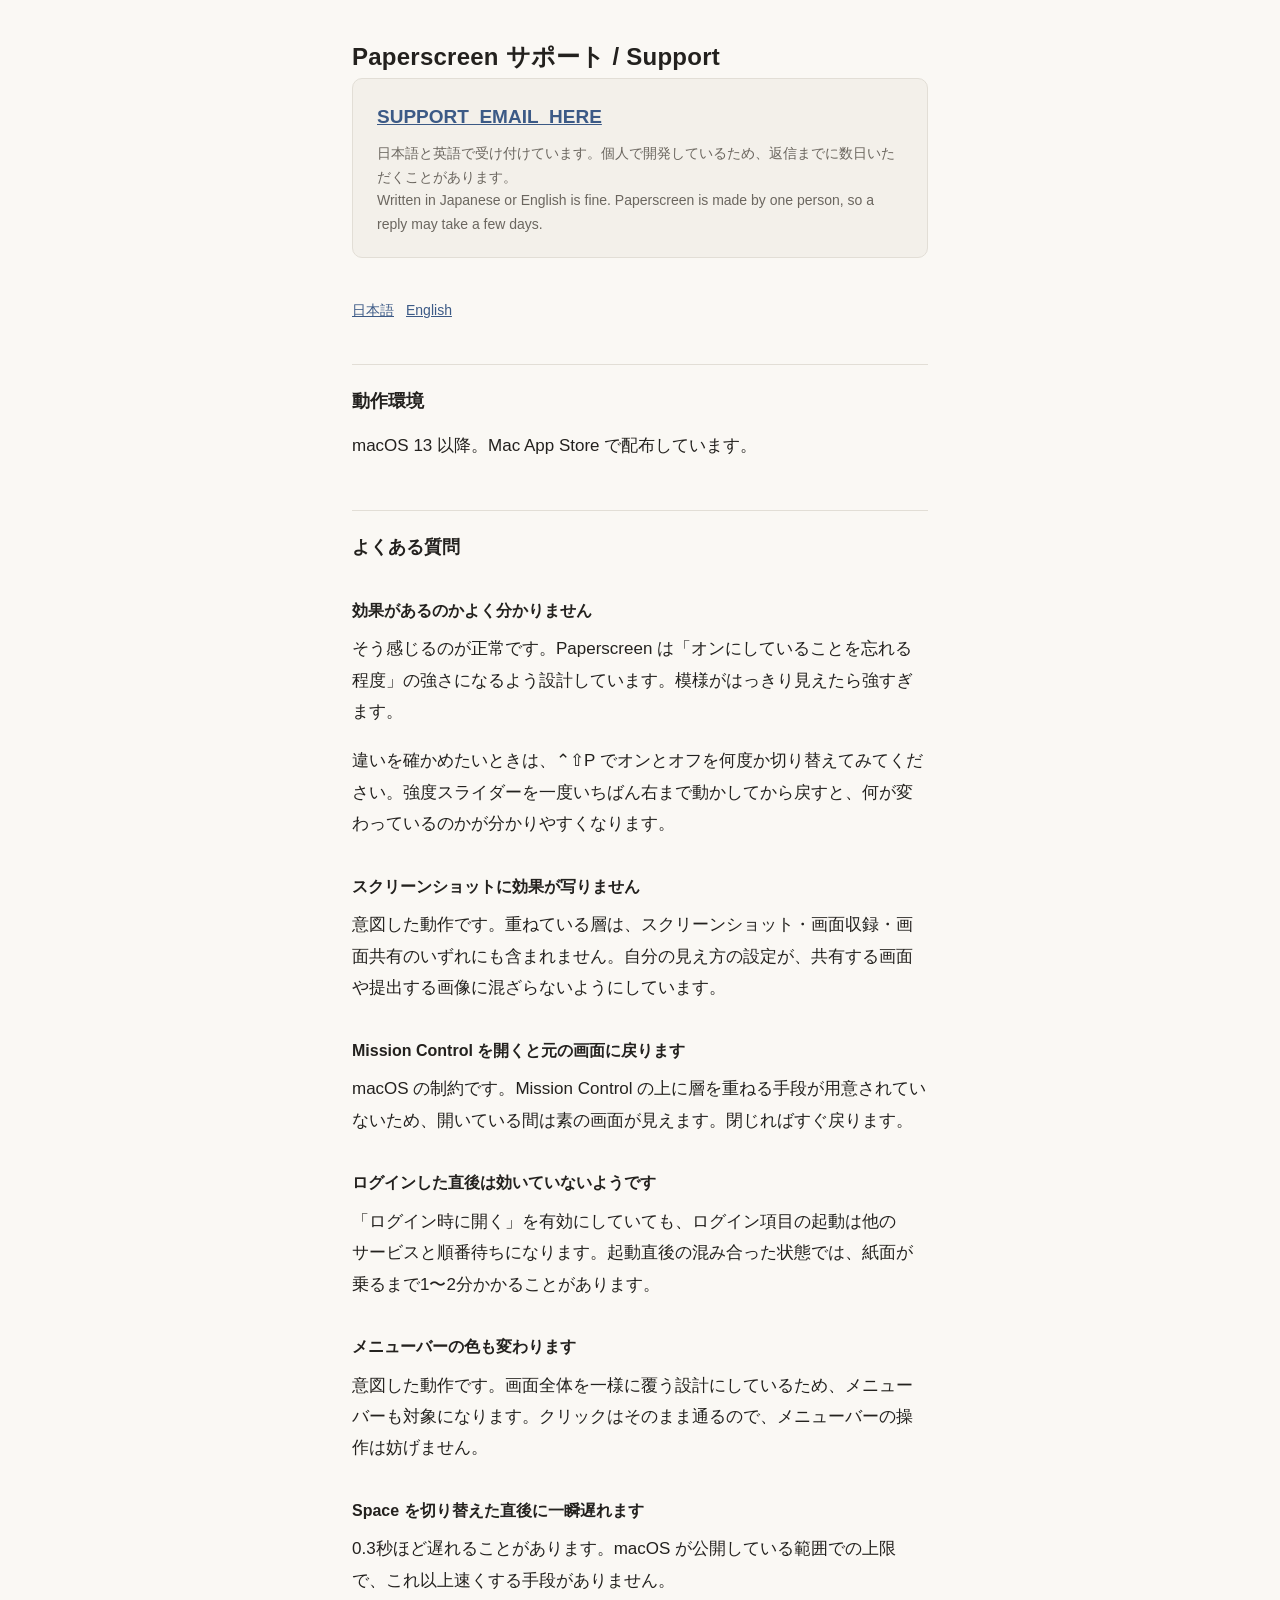
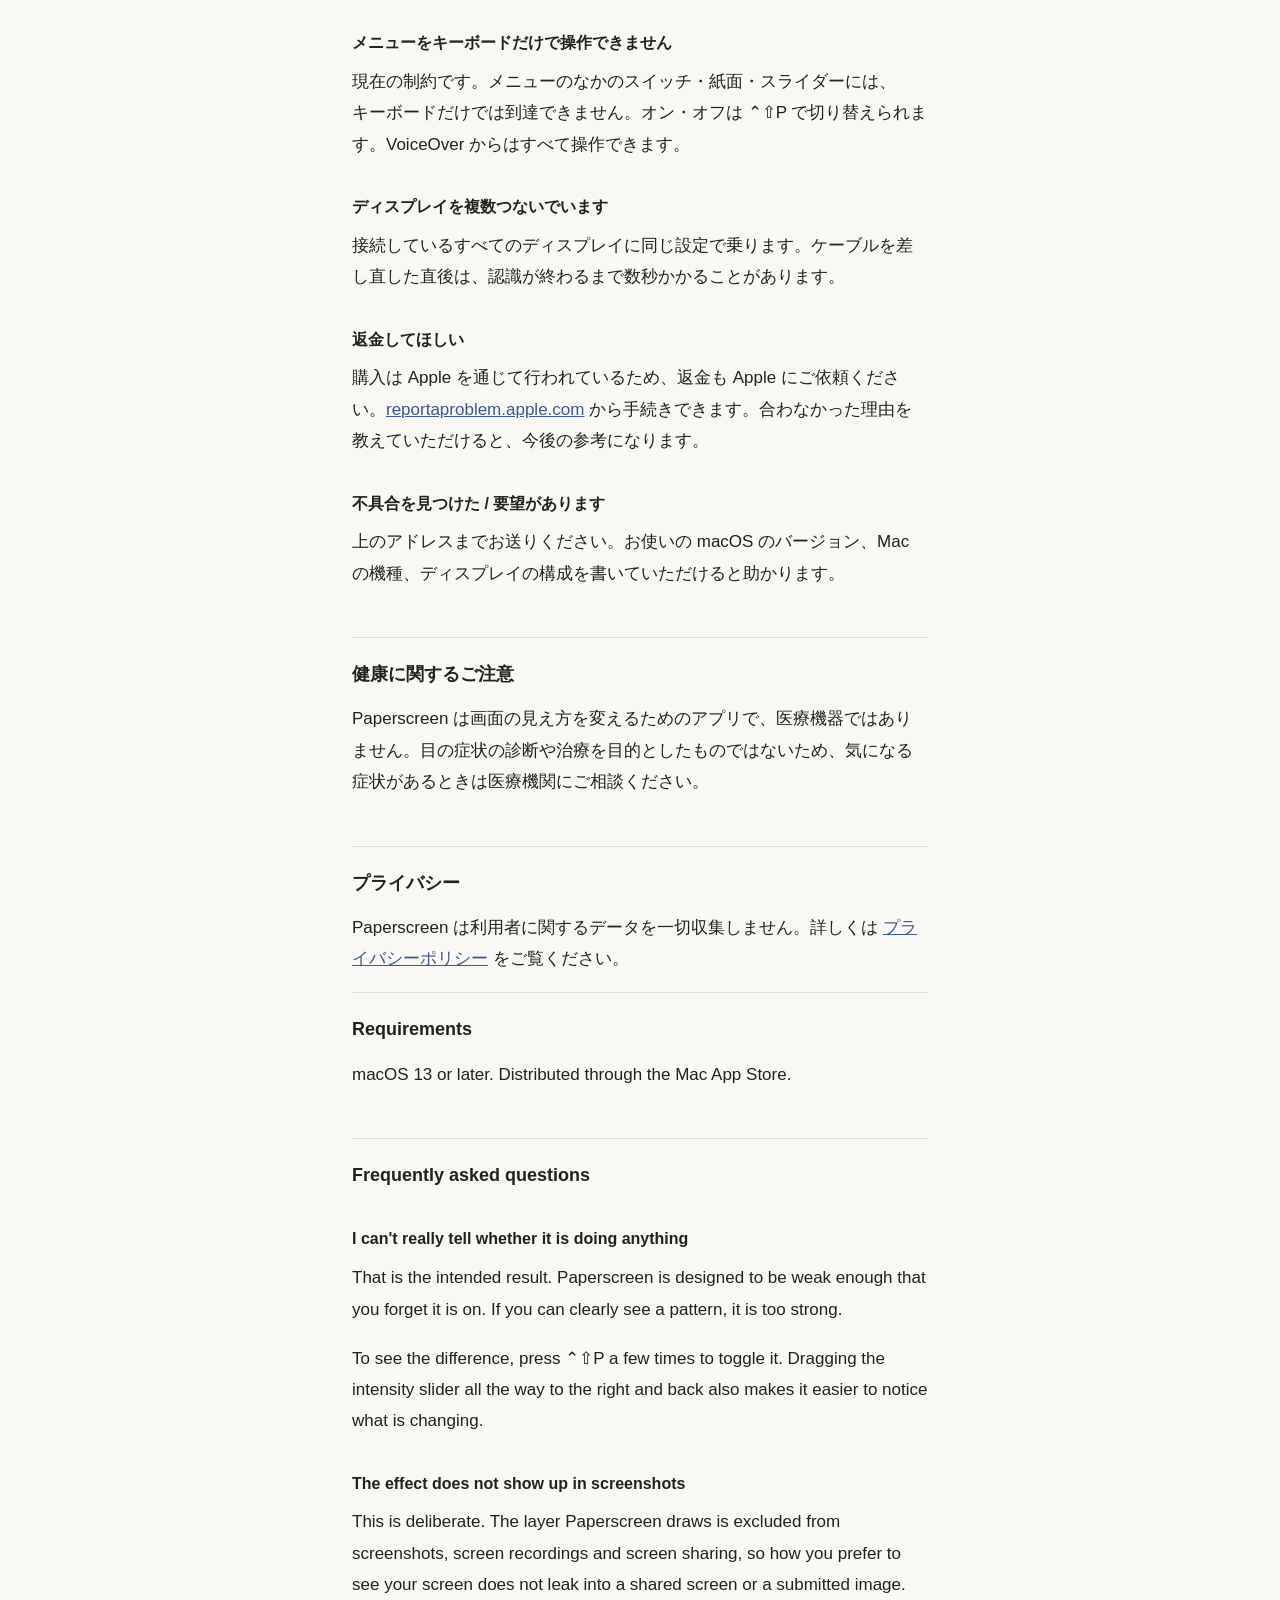
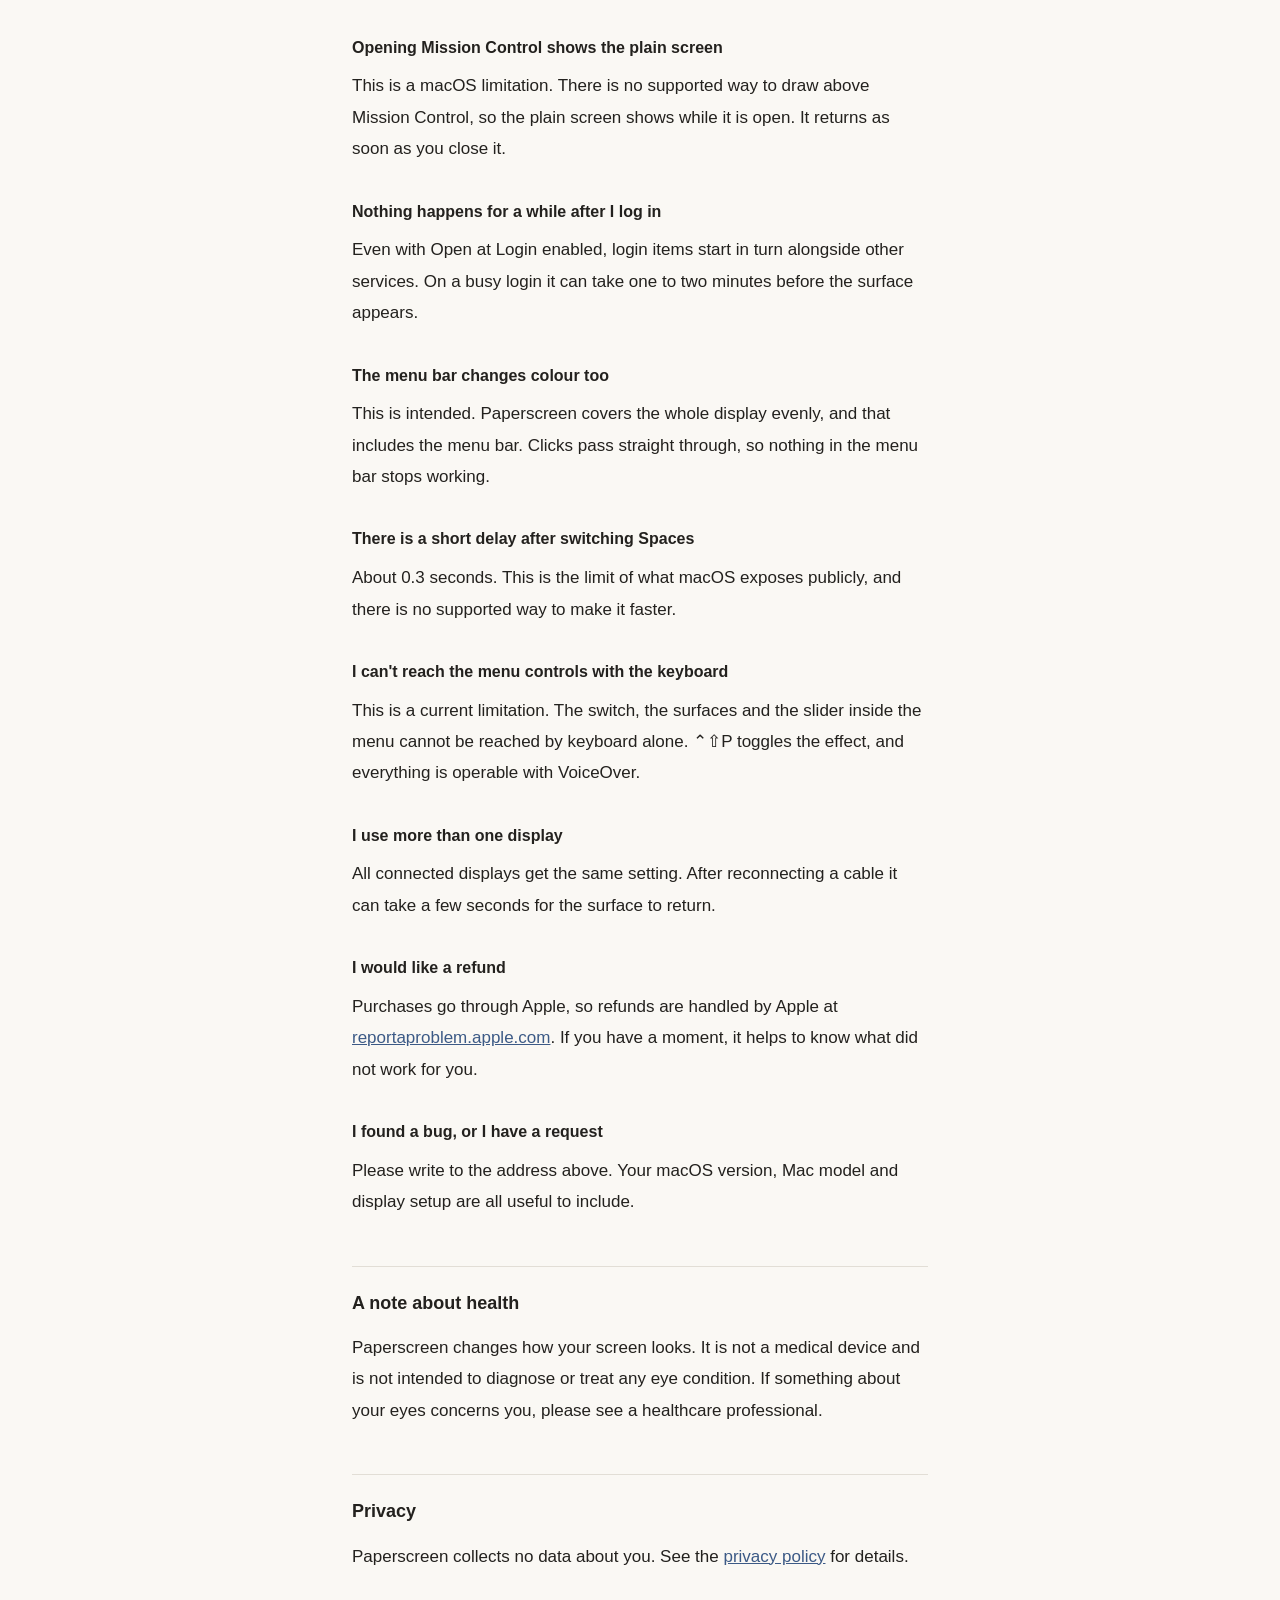
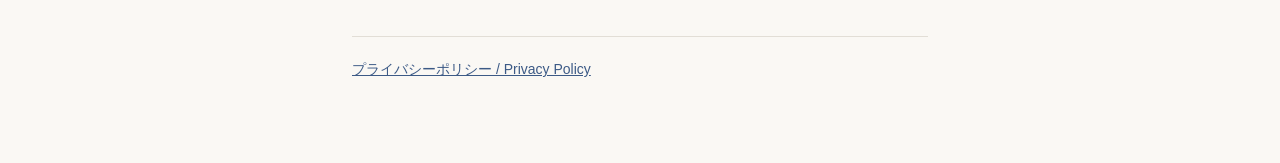
==== index.html @ 29a0ec9b "Add the privacy policy and support pages App Store Connect requires a reachable Privacy Policy URL a" ====
<!DOCTYPE html>
<html lang="ja">
<head>
<meta charset="utf-8">
<meta name="viewport" content="width=device-width, initial-scale=1">
<title>サポート / Support — Paperscreen</title>
<meta name="description" content="Paperscreen のサポート窓口とよくある質問。Support and FAQ for Paperscreen.">
<link rel="icon" href="icon.svg" type="image/svg+xml">
<link rel="stylesheet" href="style.css">
</head>
<body>
<main>

<h1>Paperscreen サポート / Support</h1>

<div class="contact">
  <p class="address"><a href="mailto:SUPPORT_EMAIL_HERE">SUPPORT_EMAIL_HERE</a></p>
  <p class="note">日本語と英語で受け付けています。個人で開発しているため、返信までに数日いただくことがあります。<br>
  <span lang="en">Written in Japanese or English is fine. Paperscreen is made by one person, so a reply may take a few days.</span></p>
</div>

<p class="langs"><a href="#ja">日本語</a><a href="#en">English</a></p>

<section lang="ja" id="ja" aria-label="日本語">
<h2>動作環境</h2>
<p>macOS 13 以降。Mac App Store で配布しています。</p>

<h2>よくある質問</h2>

<h3>効果があるのかよく分かりません</h3>
<p>そう感じるのが正常です。Paperscreen は「オンにしていることを忘れる程度」の強さになるよう設計しています。模様がはっきり見えたら強すぎます。</p>
<p>違いを確かめたいときは、⌃⇧P でオンとオフを何度か切り替えてみてください。強度スライダーを一度いちばん右まで動かしてから戻すと、何が変わっているのかが分かりやすくなります。</p>

<h3>スクリーンショットに効果が写りません</h3>
<p>意図した動作です。重ねている層は、スクリーンショット・画面収録・画面共有のいずれにも含まれません。自分の見え方の設定が、共有する画面や提出する画像に混ざらないようにしています。</p>

<h3>Mission Control を開くと元の画面に戻ります</h3>
<p>macOS の制約です。Mission Control の上に層を重ねる手段が用意されていないため、開いている間は素の画面が見えます。閉じればすぐ戻ります。</p>

<h3>ログインした直後は効いていないようです</h3>
<p>「ログイン時に開く」を有効にしていても、ログイン項目の起動は他のサービスと順番待ちになります。起動直後の混み合った状態では、紙面が乗るまで1〜2分かかることがあります。</p>

<h3>メニューバーの色も変わります</h3>
<p>意図した動作です。画面全体を一様に覆う設計にしているため、メニューバーも対象になります。クリックはそのまま通るので、メニューバーの操作は妨げません。</p>

<h3>Space を切り替えた直後に一瞬遅れます</h3>
<p>0.3秒ほど遅れることがあります。macOS が公開している範囲での上限で、これ以上速くする手段がありません。</p>

<h3>メニューをキーボードだけで操作できません</h3>
<p>現在の制約です。メニューのなかのスイッチ・紙面・スライダーには、キーボードだけでは到達できません。オン・オフは ⌃⇧P で切り替えられます。VoiceOver からはすべて操作できます。</p>

<h3>ディスプレイを複数つないでいます</h3>
<p>接続しているすべてのディスプレイに同じ設定で乗ります。ケーブルを差し直した直後は、認識が終わるまで数秒かかることがあります。</p>

<h3>返金してほしい</h3>
<p>購入は Apple を通じて行われているため、返金も Apple にご依頼ください。<a href="https://reportaproblem.apple.com/">reportaproblem.apple.com</a> から手続きできます。合わなかった理由を教えていただけると、今後の参考になります。</p>

<h3>不具合を見つけた / 要望があります</h3>
<p>上のアドレスまでお送りください。お使いの macOS のバージョン、Mac の機種、ディスプレイの構成を書いていただけると助かります。</p>

<h2>健康に関するご注意</h2>
<p>Paperscreen は画面の見え方を変えるためのアプリで、医療機器ではありません。目の症状の診断や治療を目的としたものではないため、気になる症状があるときは医療機関にご相談ください。</p>

<h2>プライバシー</h2>
<p>Paperscreen は利用者に関するデータを一切収集しません。詳しくは <a href="privacy/">プライバシーポリシー</a> をご覧ください。</p>
</section>

<section lang="en" id="en" aria-label="English">
<h2>Requirements</h2>
<p>macOS 13 or later. Distributed through the Mac App Store.</p>

<h2>Frequently asked questions</h2>

<h3>I can't really tell whether it is doing anything</h3>
<p>That is the intended result. Paperscreen is designed to be weak enough that you forget it is on. If you can clearly see a pattern, it is too strong.</p>
<p>To see the difference, press ⌃⇧P a few times to toggle it. Dragging the intensity slider all the way to the right and back also makes it easier to notice what is changing.</p>

<h3>The effect does not show up in screenshots</h3>
<p>This is deliberate. The layer Paperscreen draws is excluded from screenshots, screen recordings and screen sharing, so how you prefer to see your screen does not leak into a shared screen or a submitted image.</p>

<h3>Opening Mission Control shows the plain screen</h3>
<p>This is a macOS limitation. There is no supported way to draw above Mission Control, so the plain screen shows while it is open. It returns as soon as you close it.</p>

<h3>Nothing happens for a while after I log in</h3>
<p>Even with Open at Login enabled, login items start in turn alongside other services. On a busy login it can take one to two minutes before the surface appears.</p>

<h3>The menu bar changes colour too</h3>
<p>This is intended. Paperscreen covers the whole display evenly, and that includes the menu bar. Clicks pass straight through, so nothing in the menu bar stops working.</p>

<h3>There is a short delay after switching Spaces</h3>
<p>About 0.3 seconds. This is the limit of what macOS exposes publicly, and there is no supported way to make it faster.</p>

<h3>I can't reach the menu controls with the keyboard</h3>
<p>This is a current limitation. The switch, the surfaces and the slider inside the menu cannot be reached by keyboard alone. ⌃⇧P toggles the effect, and everything is operable with VoiceOver.</p>

<h3>I use more than one display</h3>
<p>All connected displays get the same setting. After reconnecting a cable it can take a few seconds for the surface to return.</p>

<h3>I would like a refund</h3>
<p>Purchases go through Apple, so refunds are handled by Apple at <a href="https://reportaproblem.apple.com/">reportaproblem.apple.com</a>. If you have a moment, it helps to know what did not work for you.</p>

<h3>I found a bug, or I have a request</h3>
<p>Please write to the address above. Your macOS version, Mac model and display setup are all useful to include.</p>

<h2>A note about health</h2>
<p>Paperscreen changes how your screen looks. It is not a medical device and is not intended to diagnose or treat any eye condition. If something about your eyes concerns you, please see a healthcare professional.</p>

<h2>Privacy</h2>
<p>Paperscreen collects no data about you. See the <a href="privacy/">privacy policy</a> for details.</p>
</section>

</main>

<footer>
<a href="privacy/">プライバシーポリシー / Privacy Policy</a>
</footer>
</body>
</html>
---- style.css ----
:root {
  --bg: #faf8f4;
  --fg: #23211e;
  --muted: #6b665f;
  --rule: #e2ded6;
  --link: #3c5a86;
  --card: #f3f0ea;
}

@media (prefers-color-scheme: dark) {
  :root {
    --bg: #1c1b19;
    --fg: #e6e2db;
    --muted: #9b958c;
    --rule: #35332f;
    --link: #9db8dd;
    --card: #252320;
  }
}

* {
  box-sizing: border-box;
}

html {
  -webkit-text-size-adjust: 100%;
}

body {
  margin: 0;
  padding: 2.5rem 1.25rem 5rem;
  background: var(--bg);
  color: var(--fg);
  font-family: -apple-system, BlinkMacSystemFont, "Hiragino Sans",
    "Hiragino Kaku Gothic ProN", "Noto Sans JP", "Helvetica Neue", Arial,
    sans-serif;
  font-size: 17px;
  line-height: 1.85;
  font-feature-settings: "palt";
  /* 長音符や小書き仮名が行頭に落ちるのを防ぐ。日本語の見出しで目に付く。 */
  line-break: strict;
}

main {
  max-width: 36rem;
  margin: 0 auto;
}

h1 {
  font-size: 1.5rem;
  line-height: 1.4;
  font-weight: 600;
  margin: 0 0 0.25rem;
  letter-spacing: 0.01em;
}

h2 {
  font-size: 1.125rem;
  font-weight: 600;
  margin: 3rem 0 0.75rem;
  padding-top: 1.25rem;
  border-top: 1px solid var(--rule);
}

h3 {
  font-size: 1rem;
  font-weight: 600;
  margin: 2rem 0 0.5rem;
}

p,
ul {
  margin: 0 0 1.1rem;
}

ul {
  padding-left: 1.3rem;
}

li {
  margin-bottom: 0.35rem;
}

a {
  color: var(--link);
}

a:hover {
  text-decoration: none;
}

.updated {
  color: var(--muted);
  font-size: 0.875rem;
  margin-bottom: 2rem;
}

.lead {
  font-size: 1.0625rem;
}

.langs {
  font-size: 0.875rem;
  color: var(--muted);
  margin-bottom: 2.5rem;
}

.langs a {
  margin-right: 0.75rem;
}

.contact {
  background: var(--card);
  border: 1px solid var(--rule);
  border-radius: 10px;
  padding: 1.25rem 1.5rem;
  margin: 0 0 2.5rem;
}

.contact p {
  margin: 0;
}

.contact .address {
  font-size: 1.1875rem;
  font-weight: 600;
  word-break: break-all;
}

.contact .note {
  color: var(--muted);
  font-size: 0.875rem;
  line-height: 1.7;
  margin-top: 0.5rem;
}

.note {
  color: var(--muted);
  font-size: 0.9375rem;
}

section[lang] > h1 {
  padding-top: 1.5rem;
  border-top: 1px solid var(--rule);
}

main > section[lang]:first-child > h1 {
  padding-top: 0;
  border-top: none;
}

/* The first heading inside a section already sits under a rule of its own. */
section[lang] > h2:first-child {
  margin-top: 0;
}

footer {
  max-width: 36rem;
  margin: 4rem auto 0;
  padding-top: 1.25rem;
  border-top: 1px solid var(--rule);
  color: var(--muted);
  font-size: 0.875rem;
}

footer a {
  margin-right: 0.75rem;
}
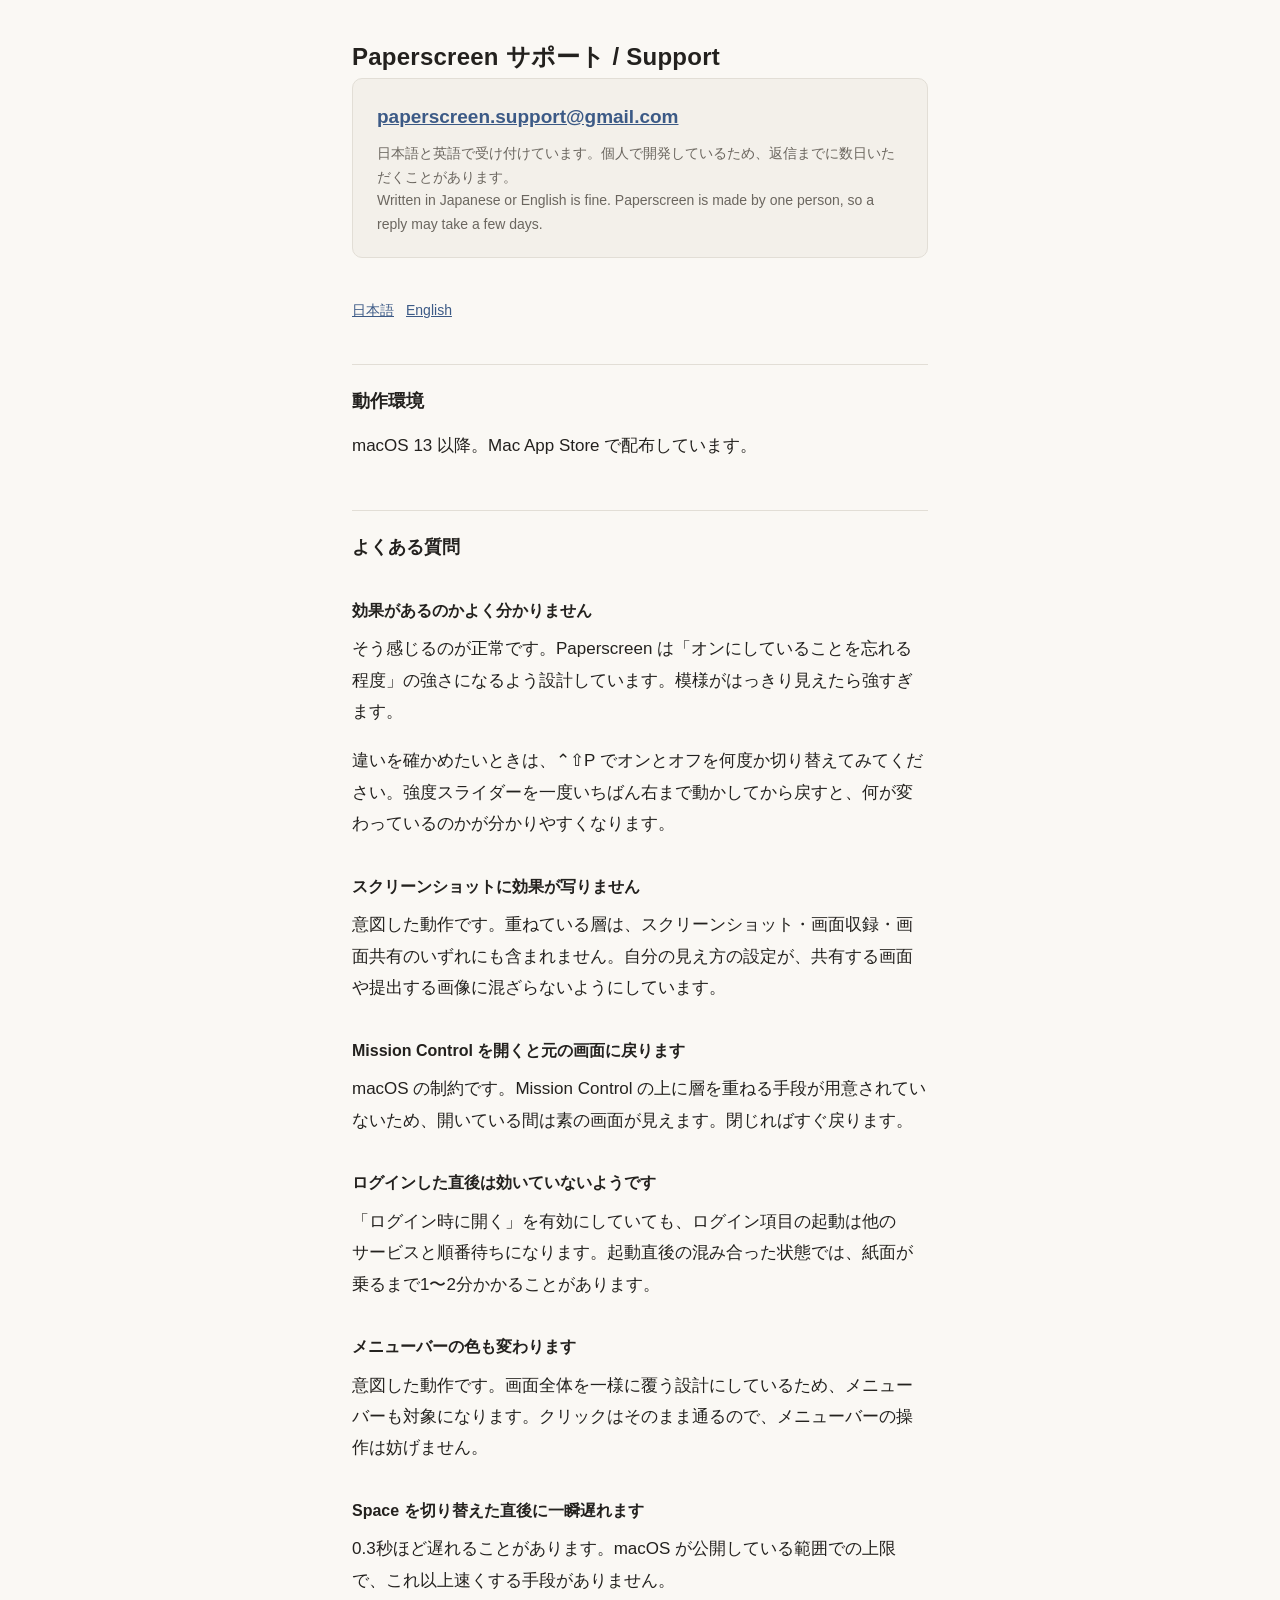
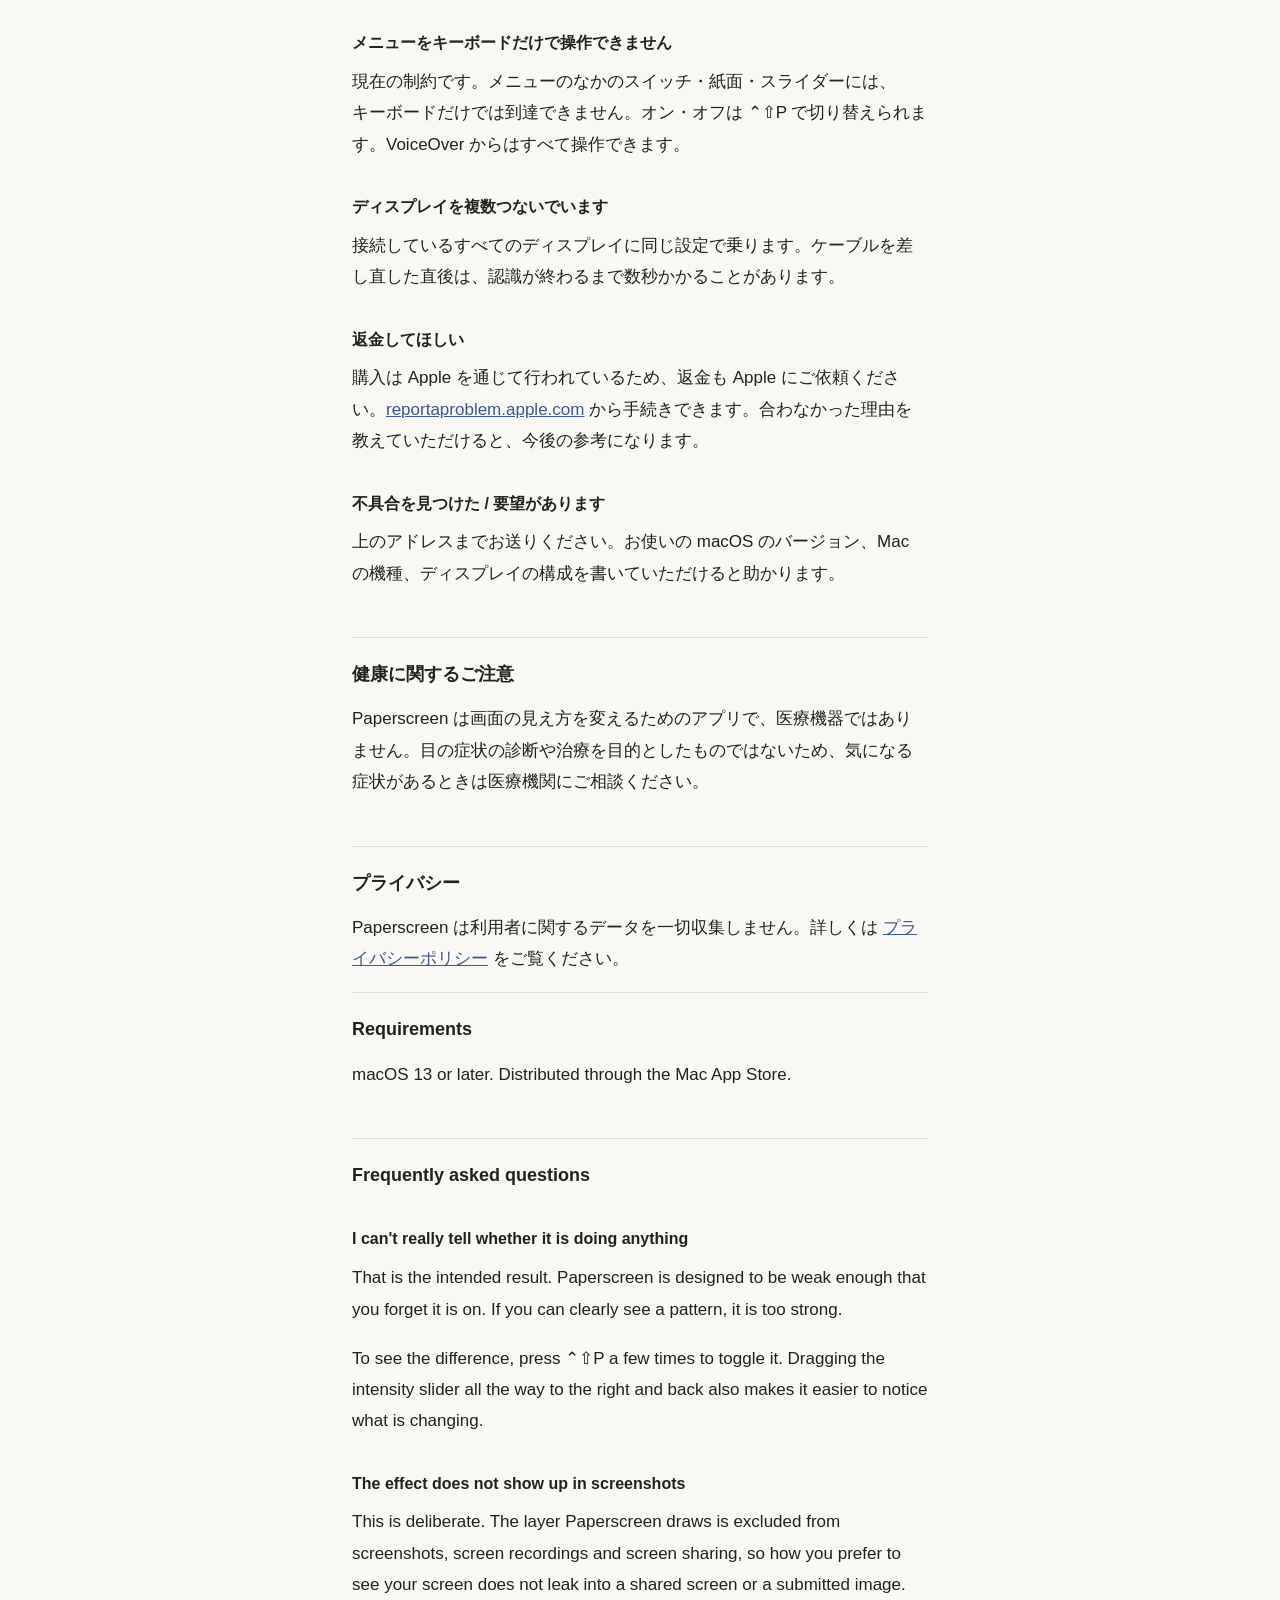
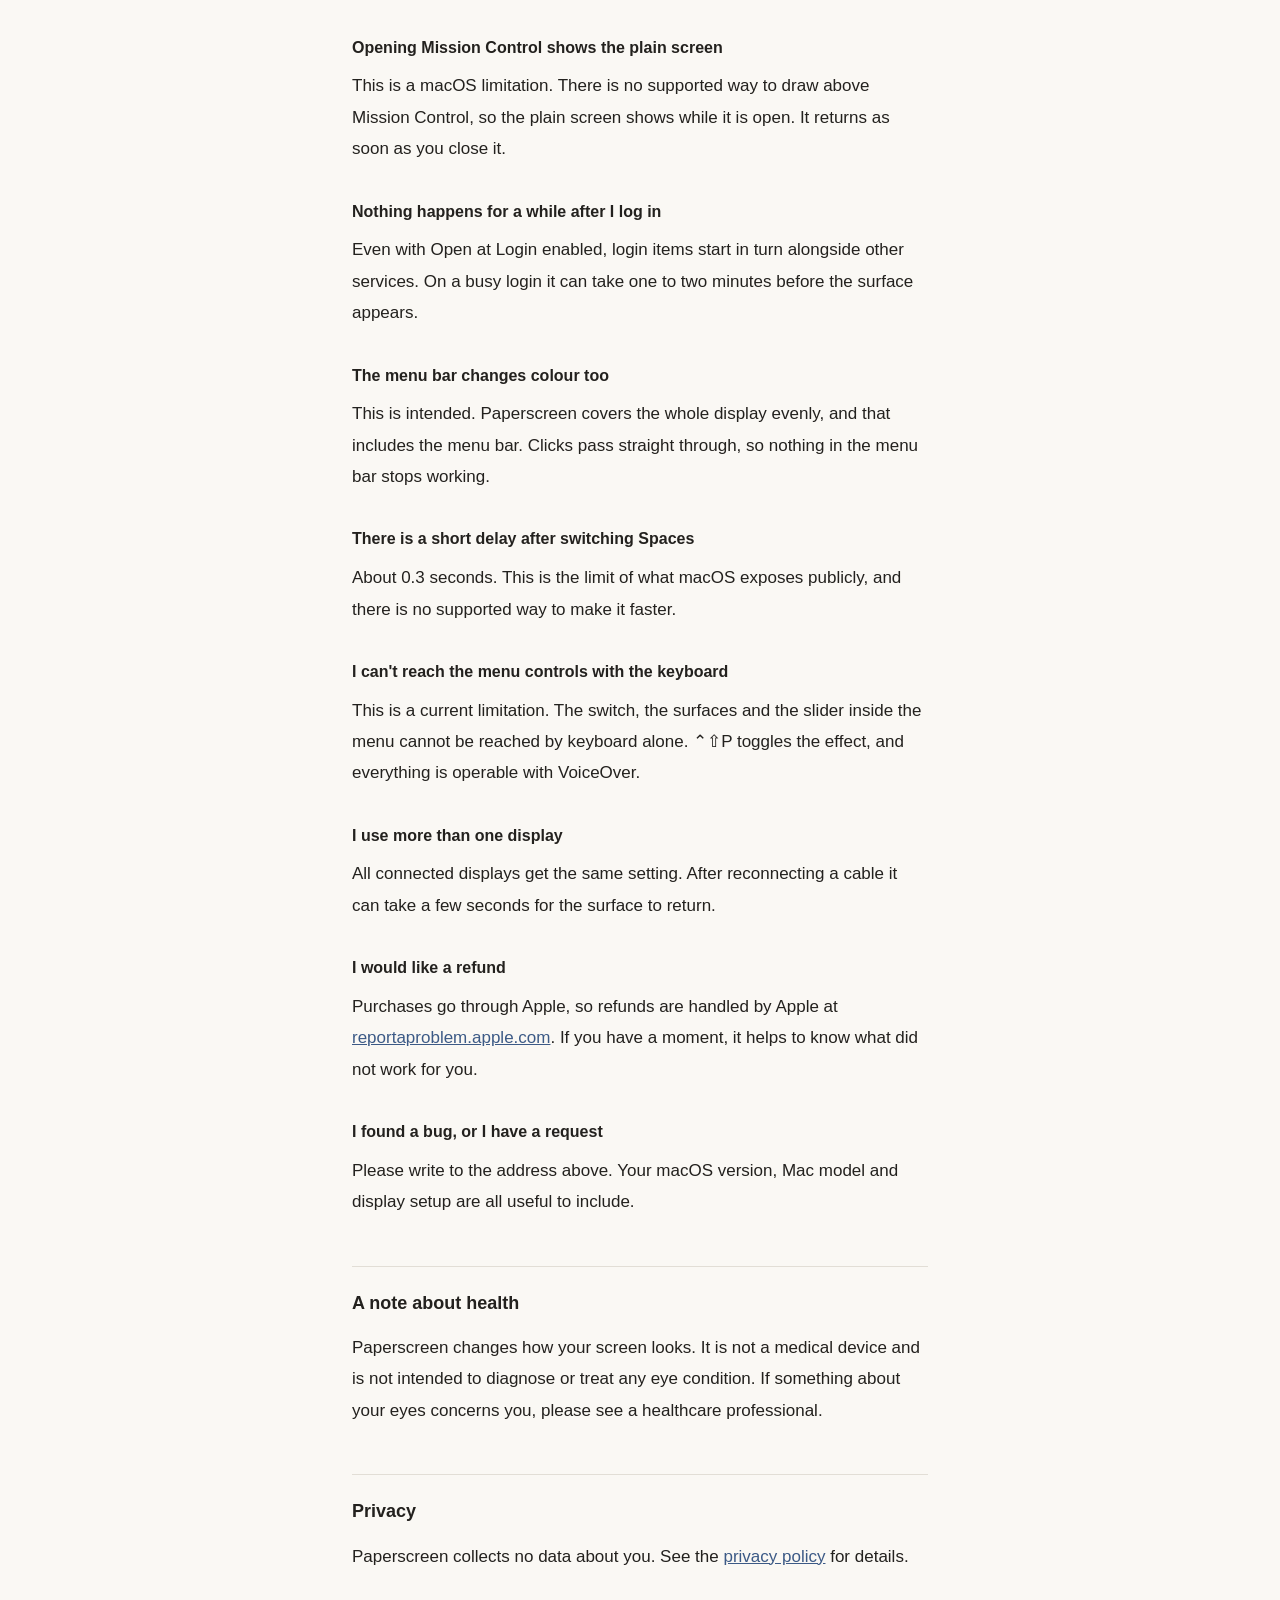
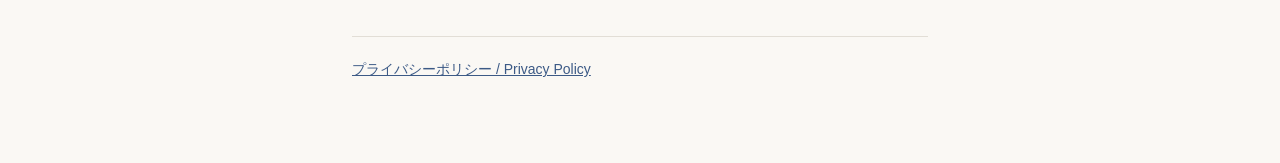
==== commit be29f4bb: "サポートの連絡先を実際のアドレスにする 公開ページの mailto: が SUPPORT_EMAIL_HERE のままで、クリックしても宛先の無い メールが開くだけだった。サポートURLに実際の連絡先" ====
--- a/index.html
+++ b/index.html
@@ -14,7 +14,7 @@
 <h1>Paperscreen サポート / Support</h1>
 
 <div class="contact">
-  <p class="address"><a href="mailto:SUPPORT_EMAIL_HERE">SUPPORT_EMAIL_HERE</a></p>
+  <p class="address"><a href="mailto:paperscreen.support@gmail.com">paperscreen.support@gmail.com</a></p>
   <p class="note">日本語と英語で受け付けています。個人で開発しているため、返信までに数日いただくことがあります。<br>
   <span lang="en">Written in Japanese or English is fine. Paperscreen is made by one person, so a reply may take a few days.</span></p>
 </div>
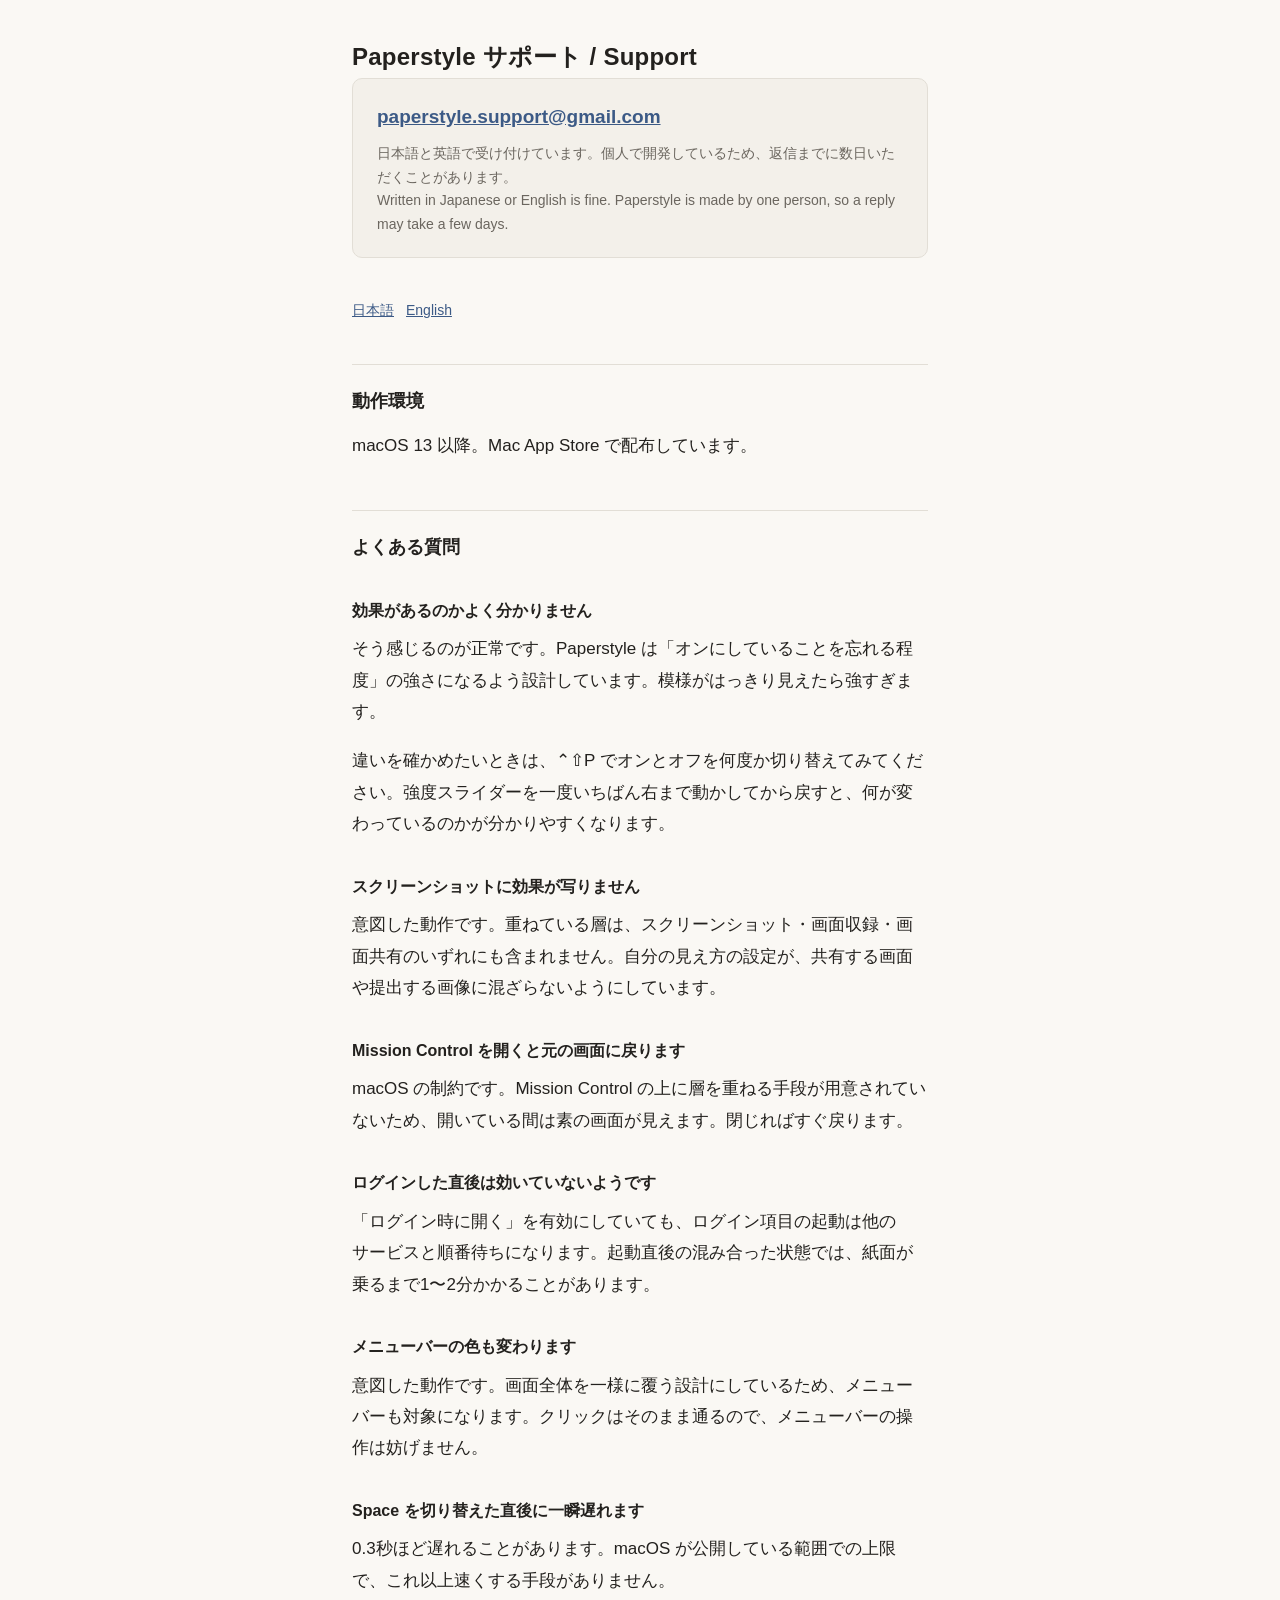
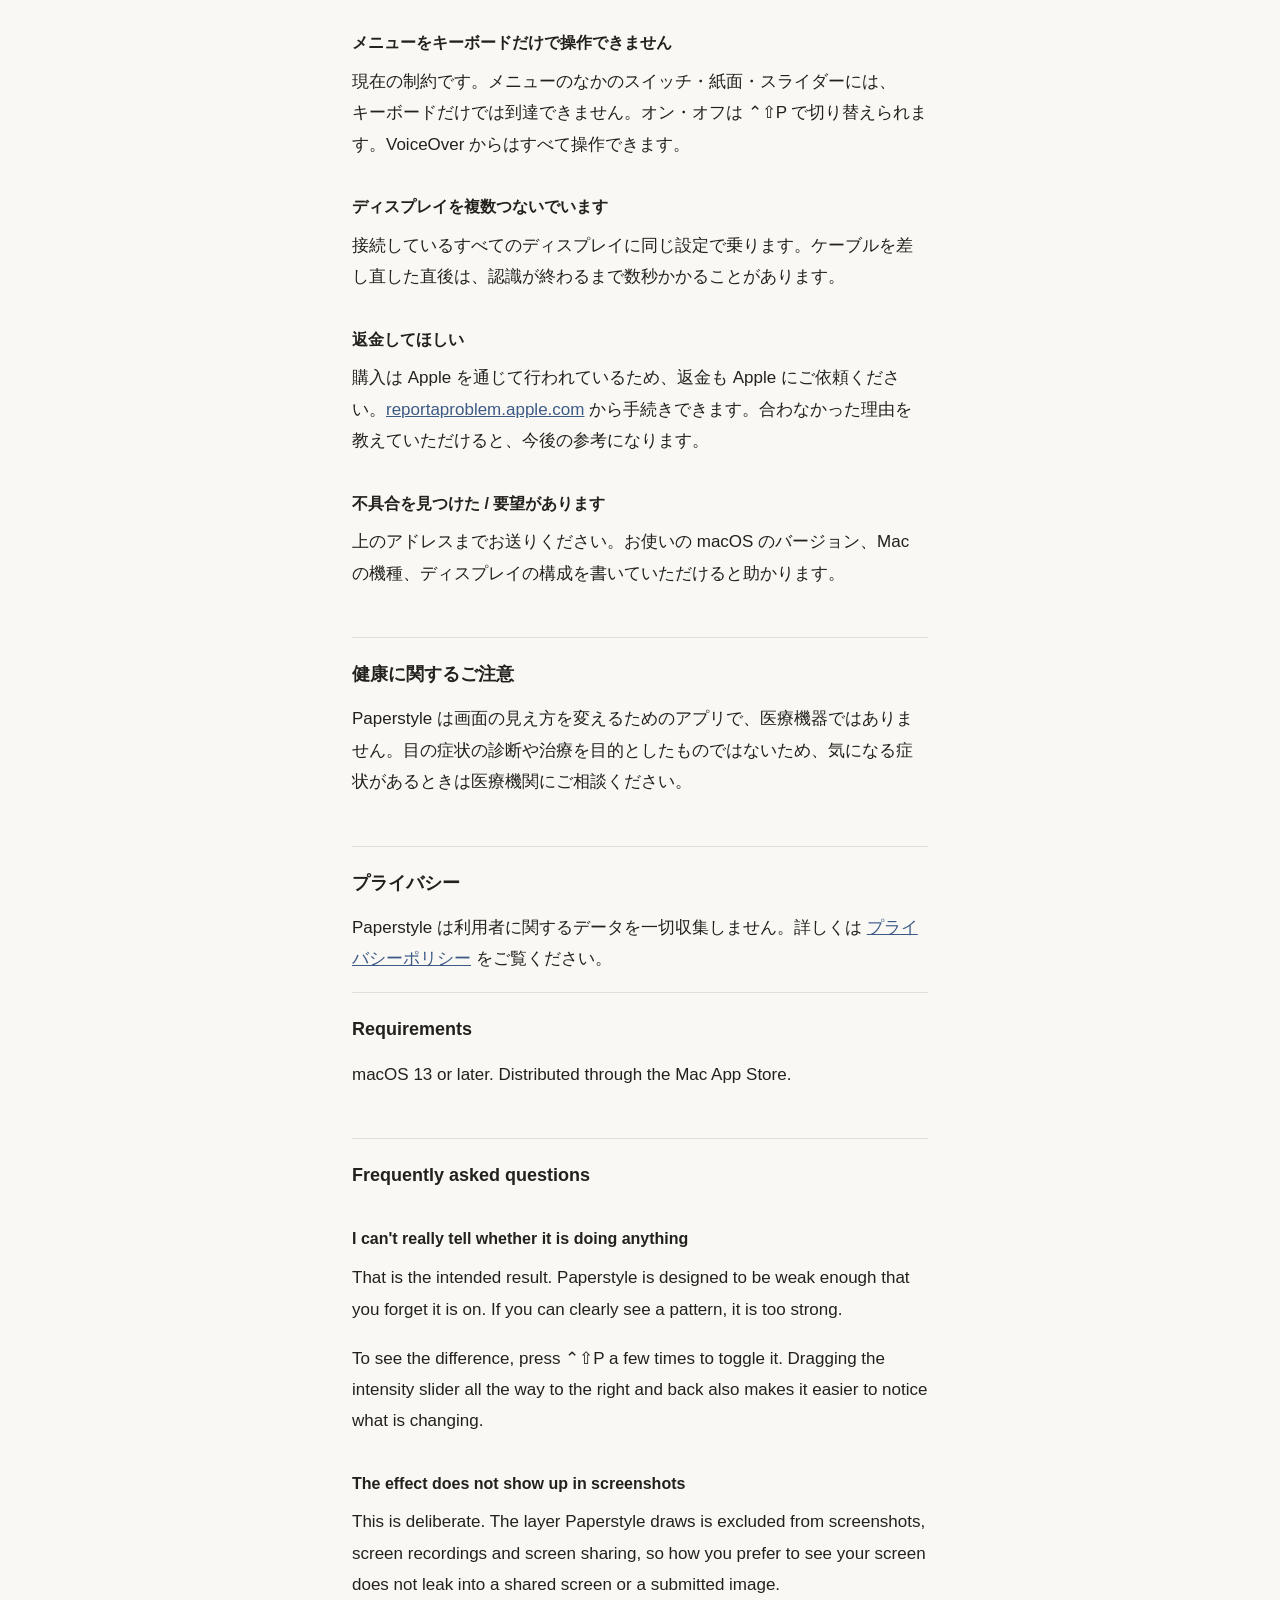
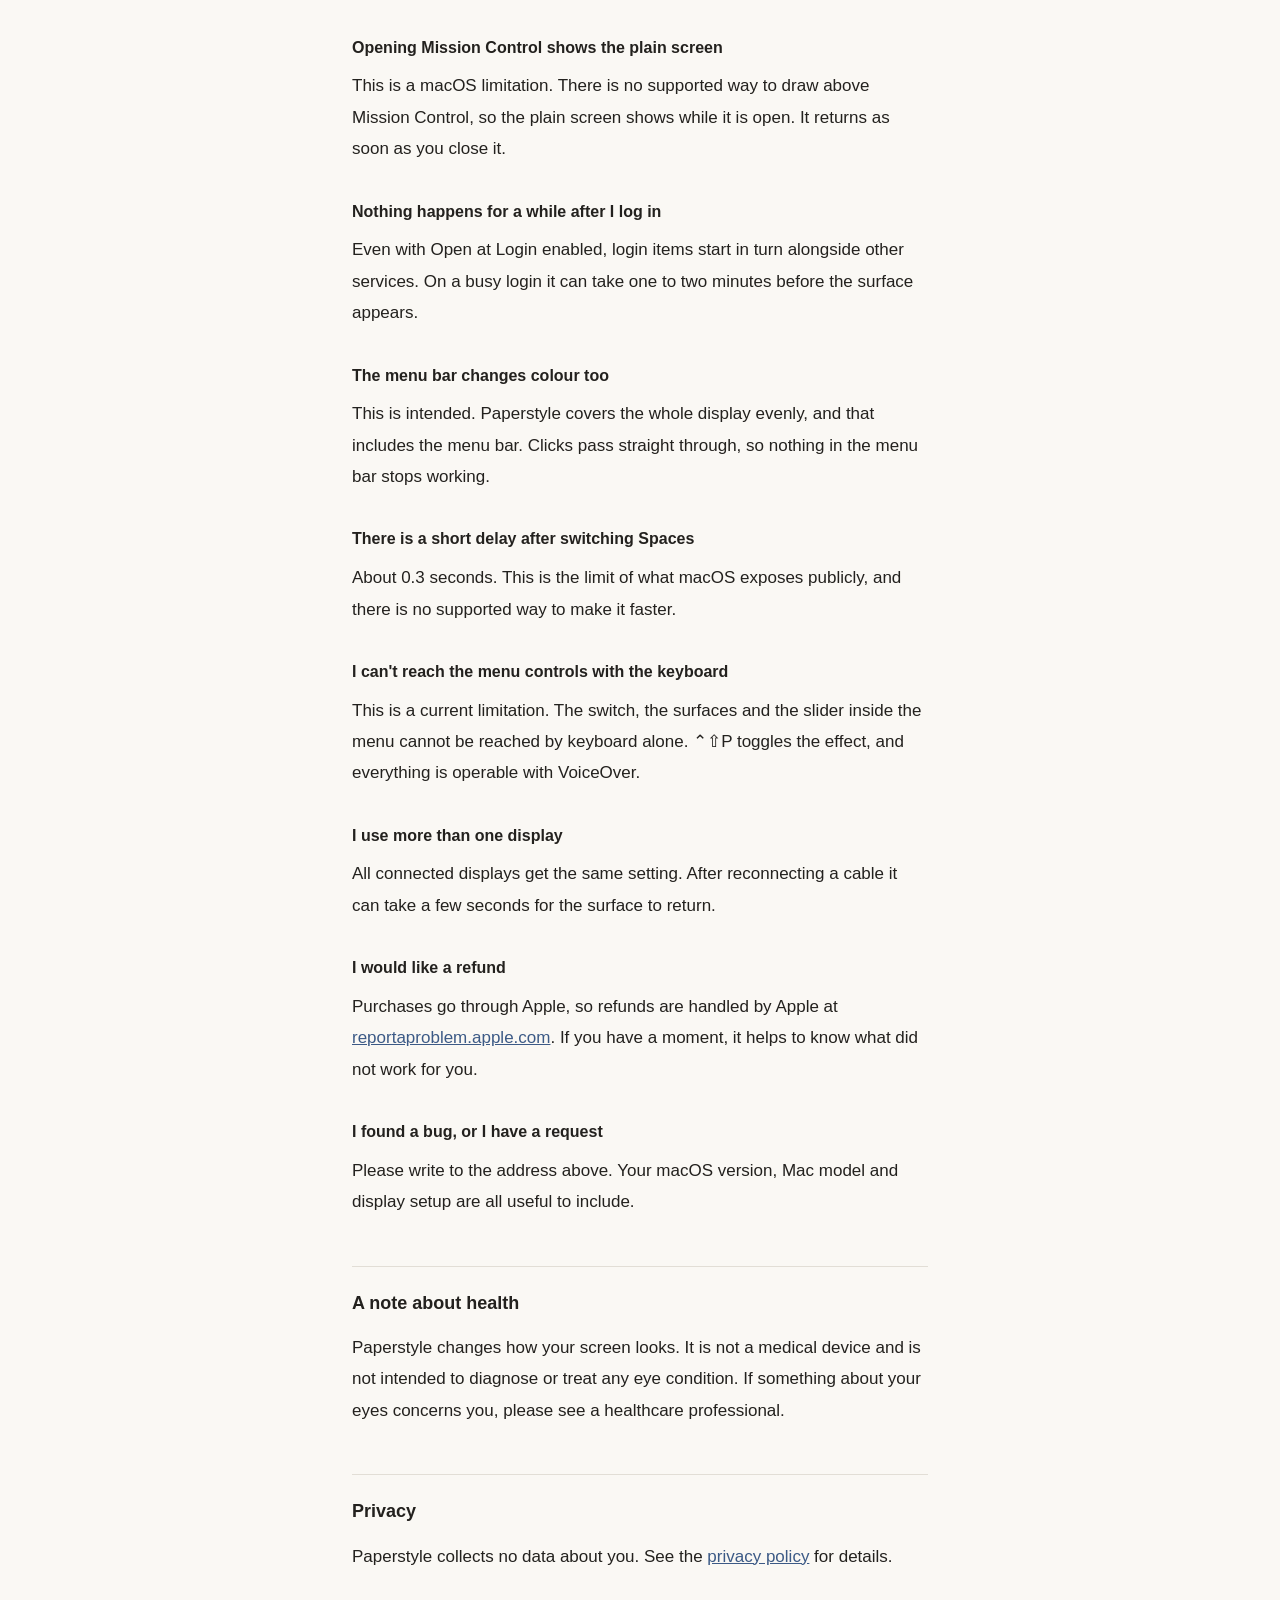
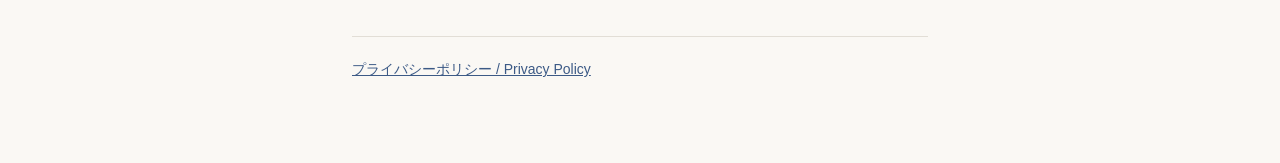
==== commit b887c11c: "アプリ名の変更に合わせて Paperstyle にする 同名のMacアプリが Mac App Store で先行していたため改名した（本体の #19）。  サポート用のアドレスも作り直した。Gmail" ====
--- a/index.html
+++ b/index.html
@@ -3,20 +3,20 @@
 <head>
 <meta charset="utf-8">
 <meta name="viewport" content="width=device-width, initial-scale=1">
-<title>サポート / Support — Paperscreen</title>
-<meta name="description" content="Paperscreen のサポート窓口とよくある質問。Support and FAQ for Paperscreen.">
+<title>サポート / Support — Paperstyle</title>
+<meta name="description" content="Paperstyle のサポート窓口とよくある質問。Support and FAQ for Paperstyle.">
 <link rel="icon" href="icon.svg" type="image/svg+xml">
 <link rel="stylesheet" href="style.css">
 </head>
 <body>
 <main>
 
-<h1>Paperscreen サポート / Support</h1>
+<h1>Paperstyle サポート / Support</h1>
 
 <div class="contact">
-  <p class="address"><a href="mailto:paperscreen.support@gmail.com">paperscreen.support@gmail.com</a></p>
+  <p class="address"><a href="mailto:paperstyle.support@gmail.com">paperstyle.support@gmail.com</a></p>
   <p class="note">日本語と英語で受け付けています。個人で開発しているため、返信までに数日いただくことがあります。<br>
-  <span lang="en">Written in Japanese or English is fine. Paperscreen is made by one person, so a reply may take a few days.</span></p>
+  <span lang="en">Written in Japanese or English is fine. Paperstyle is made by one person, so a reply may take a few days.</span></p>
 </div>
 
 <p class="langs"><a href="#ja">日本語</a><a href="#en">English</a></p>
@@ -28,7 +28,7 @@
 <h2>よくある質問</h2>
 
 <h3>効果があるのかよく分かりません</h3>
-<p>そう感じるのが正常です。Paperscreen は「オンにしていることを忘れる程度」の強さになるよう設計しています。模様がはっきり見えたら強すぎます。</p>
+<p>そう感じるのが正常です。Paperstyle は「オンにしていることを忘れる程度」の強さになるよう設計しています。模様がはっきり見えたら強すぎます。</p>
 <p>違いを確かめたいときは、⌃⇧P でオンとオフを何度か切り替えてみてください。強度スライダーを一度いちばん右まで動かしてから戻すと、何が変わっているのかが分かりやすくなります。</p>
 
 <h3>スクリーンショットに効果が写りません</h3>
@@ -59,10 +59,10 @@
 <p>上のアドレスまでお送りください。お使いの macOS のバージョン、Mac の機種、ディスプレイの構成を書いていただけると助かります。</p>
 
 <h2>健康に関するご注意</h2>
-<p>Paperscreen は画面の見え方を変えるためのアプリで、医療機器ではありません。目の症状の診断や治療を目的としたものではないため、気になる症状があるときは医療機関にご相談ください。</p>
+<p>Paperstyle は画面の見え方を変えるためのアプリで、医療機器ではありません。目の症状の診断や治療を目的としたものではないため、気になる症状があるときは医療機関にご相談ください。</p>
 
 <h2>プライバシー</h2>
-<p>Paperscreen は利用者に関するデータを一切収集しません。詳しくは <a href="privacy/">プライバシーポリシー</a> をご覧ください。</p>
+<p>Paperstyle は利用者に関するデータを一切収集しません。詳しくは <a href="privacy/">プライバシーポリシー</a> をご覧ください。</p>
 </section>
 
 <section lang="en" id="en" aria-label="English">
@@ -72,11 +72,11 @@
 <h2>Frequently asked questions</h2>
 
 <h3>I can't really tell whether it is doing anything</h3>
-<p>That is the intended result. Paperscreen is designed to be weak enough that you forget it is on. If you can clearly see a pattern, it is too strong.</p>
+<p>That is the intended result. Paperstyle is designed to be weak enough that you forget it is on. If you can clearly see a pattern, it is too strong.</p>
 <p>To see the difference, press ⌃⇧P a few times to toggle it. Dragging the intensity slider all the way to the right and back also makes it easier to notice what is changing.</p>
 
 <h3>The effect does not show up in screenshots</h3>
-<p>This is deliberate. The layer Paperscreen draws is excluded from screenshots, screen recordings and screen sharing, so how you prefer to see your screen does not leak into a shared screen or a submitted image.</p>
+<p>This is deliberate. The layer Paperstyle draws is excluded from screenshots, screen recordings and screen sharing, so how you prefer to see your screen does not leak into a shared screen or a submitted image.</p>
 
 <h3>Opening Mission Control shows the plain screen</h3>
 <p>This is a macOS limitation. There is no supported way to draw above Mission Control, so the plain screen shows while it is open. It returns as soon as you close it.</p>
@@ -85,7 +85,7 @@
 <p>Even with Open at Login enabled, login items start in turn alongside other services. On a busy login it can take one to two minutes before the surface appears.</p>
 
 <h3>The menu bar changes colour too</h3>
-<p>This is intended. Paperscreen covers the whole display evenly, and that includes the menu bar. Clicks pass straight through, so nothing in the menu bar stops working.</p>
+<p>This is intended. Paperstyle covers the whole display evenly, and that includes the menu bar. Clicks pass straight through, so nothing in the menu bar stops working.</p>
 
 <h3>There is a short delay after switching Spaces</h3>
 <p>About 0.3 seconds. This is the limit of what macOS exposes publicly, and there is no supported way to make it faster.</p>
@@ -103,10 +103,10 @@
 <p>Please write to the address above. Your macOS version, Mac model and display setup are all useful to include.</p>
 
 <h2>A note about health</h2>
-<p>Paperscreen changes how your screen looks. It is not a medical device and is not intended to diagnose or treat any eye condition. If something about your eyes concerns you, please see a healthcare professional.</p>
+<p>Paperstyle changes how your screen looks. It is not a medical device and is not intended to diagnose or treat any eye condition. If something about your eyes concerns you, please see a healthcare professional.</p>
 
 <h2>Privacy</h2>
-<p>Paperscreen collects no data about you. See the <a href="privacy/">privacy policy</a> for details.</p>
+<p>Paperstyle collects no data about you. See the <a href="privacy/">privacy policy</a> for details.</p>
 </section>
 
 </main>
